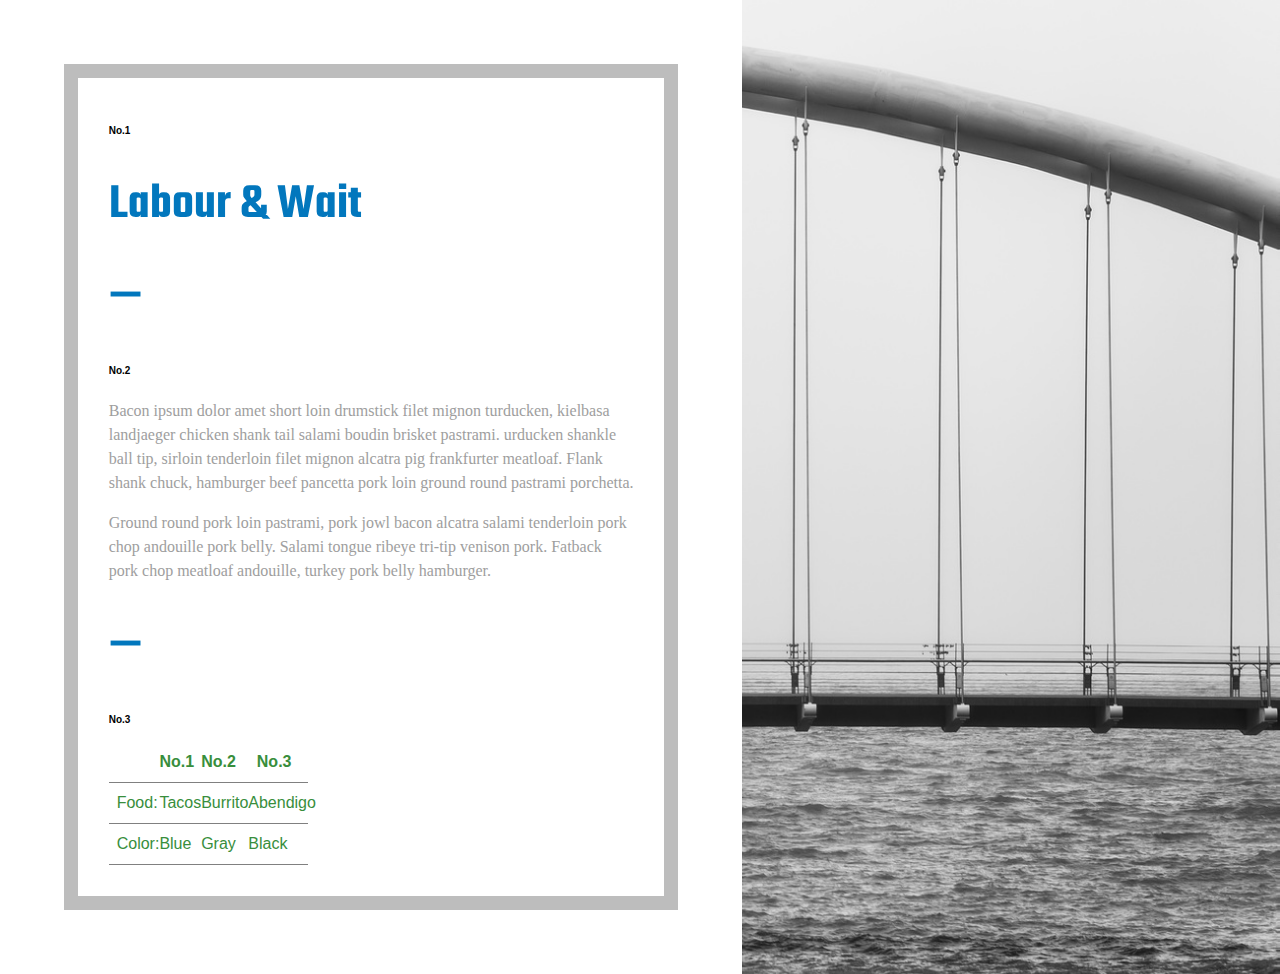
==== styleguide.html @ 64bf0ad2 "first commit, already worked on styleguide.html and css ahead of time, as well as the index.html and" ====
<!DOCTYPE html>
<html>
  <head>
    <link href='https://fonts.googleapis.com/css?family=Teko:700,600,500' rel='stylesheet' type='text/css'>
    <link rel="stylesheet" href="styleguide.css">
  </head>
  <body>

  <div class="half">
    <div class="box">
      <p class="mark">No.1</p>
      <h1>Labour &amp; Wait</h1>
      <h1>&mdash;</h1>

      <p class="mark">No.2</p>
      <p>Bacon ipsum dolor amet short loin drumstick filet mignon turducken, kielbasa landjaeger chicken shank tail salami boudin brisket pastrami. urducken shankle ball tip, sirloin tenderloin filet mignon alcatra pig frankfurter meatloaf. Flank shank chuck, hamburger beef pancetta pork loin ground round pastrami porchetta.</p>
      <p>Ground round pork loin pastrami, pork jowl bacon alcatra salami tenderloin pork chop andouille pork belly. Salami tongue ribeye tri-tip venison pork.  Fatback pork chop meatloaf andouille, turkey pork belly hamburger.</p>

      <h1>&mdash;</h1>

      <p class="mark">No.3</p>
      <table>
        <tr>
          <th></th>
          <th>No.1</th>
          <th>No.2</th>
          <th>No.3</th>
        </tr>
        <tr>
          <td>Food:</td>
          <td>Tacos</td>
          <td>Burrito</td>
          <td>Abendigo</td>
        </tr>
        <tr>
          <td>Color:</td>
          <td>Blue</td>
          <td>Gray</td>
          <td>Black</td>
        </tr>
      </table>

    </div>
  </div>




  </body>
</html>
---- styleguide.css ----
body {

    background-image: url("bike.jpg");
    background-position: 50% 50%;
    background-size: cover;
    margin: 0px;
    background-repeat: no-repeat;
}

.half {
  max-width: 48%;
  margin: 0px;
  float: left;
  padding:5%;
  background-color: white;
  max-height: 100%;
}



h1 {
  font: 50px/58px 'Teko', Helvetica, Arial, sans-serif;
  font-weight: 600;
  color: #0277BD
}

p {
  font: 16px/24px 'Georgia', Times, serif;
  color: #9E9E9E;
}

.box {
  border: 14px solid #BDBDBD;
  padding: 5%
}

table {
  font: 16px/24px 'Helvetica', Arial, sans-serif;
  font-weight: lighter;
  border-spacing: 0px;
  color: #388E3C;
  max-width: 100%;
}

td, th {
  border-bottom: 1px solid gray;
  padding: 4%;
}

.mark {
  color: black;
  font-weight: bold;
  font-family: Arial;
  font-size: 10px;
}
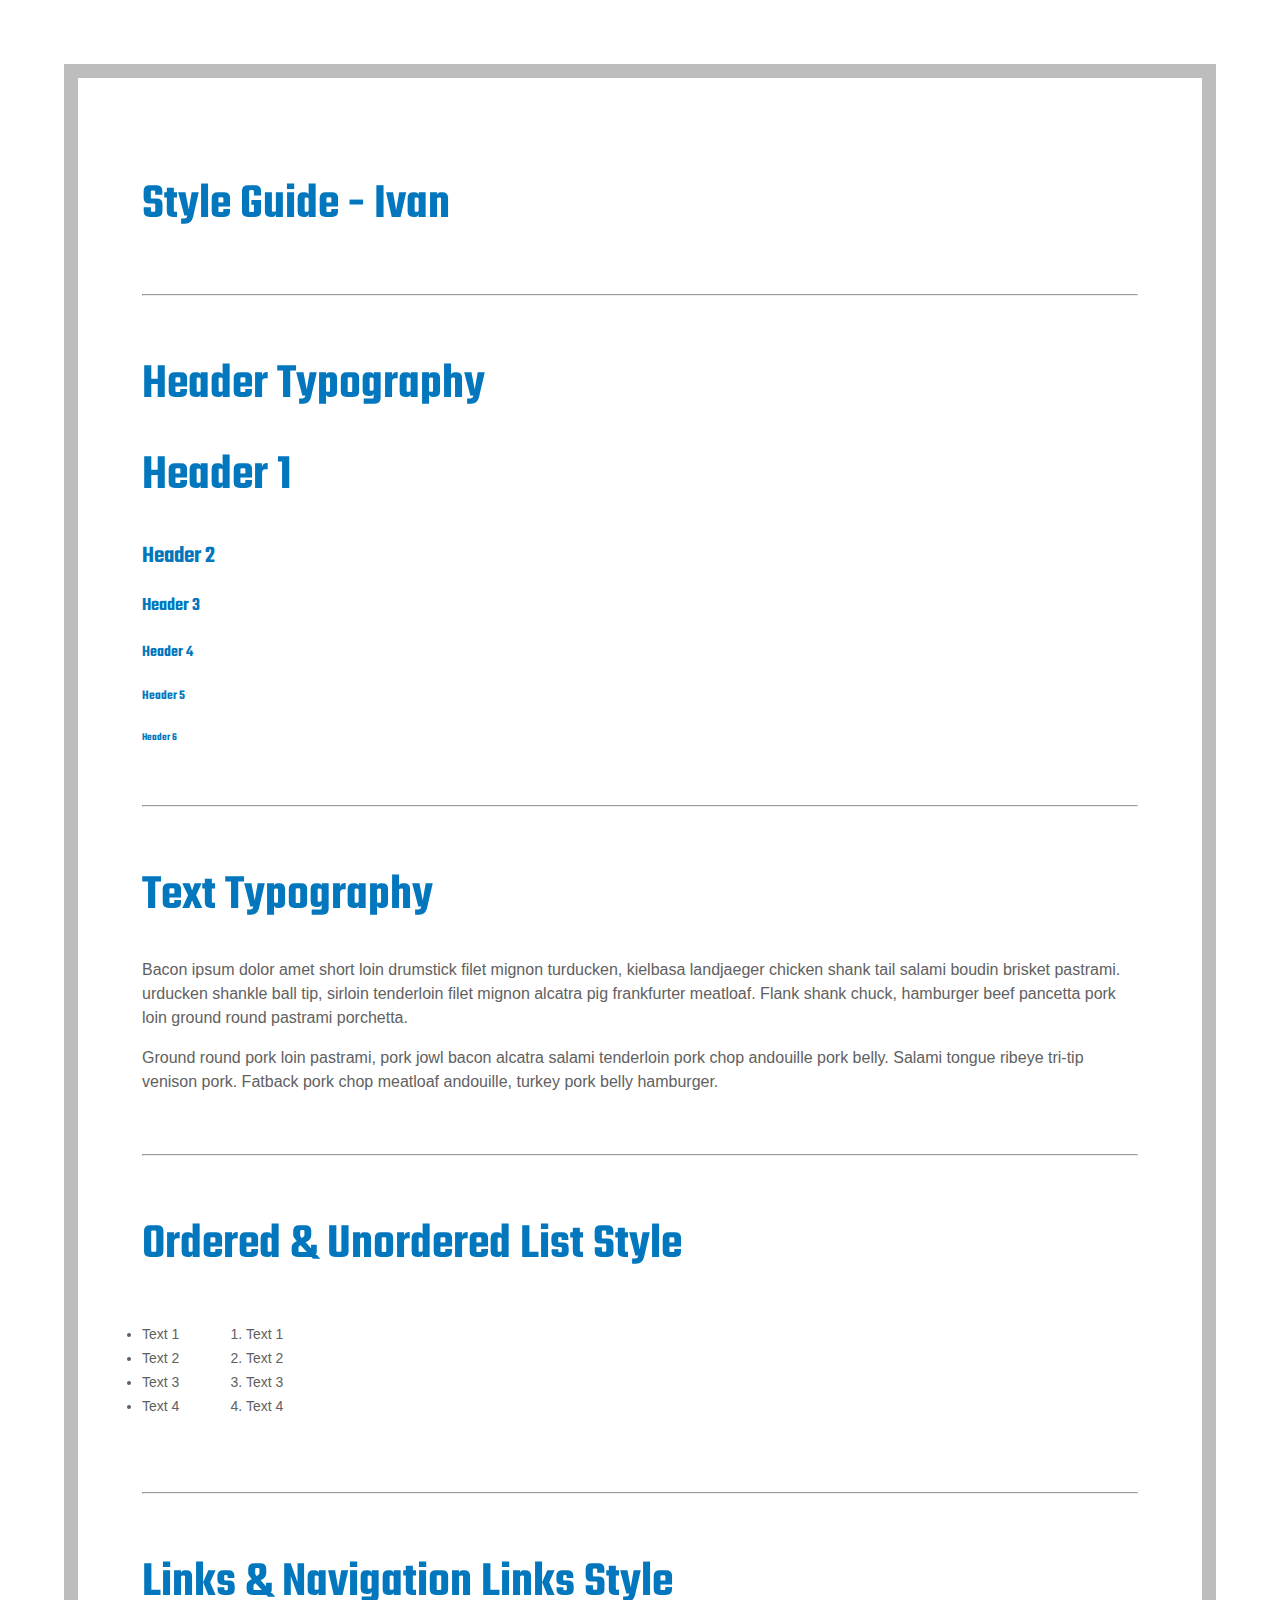
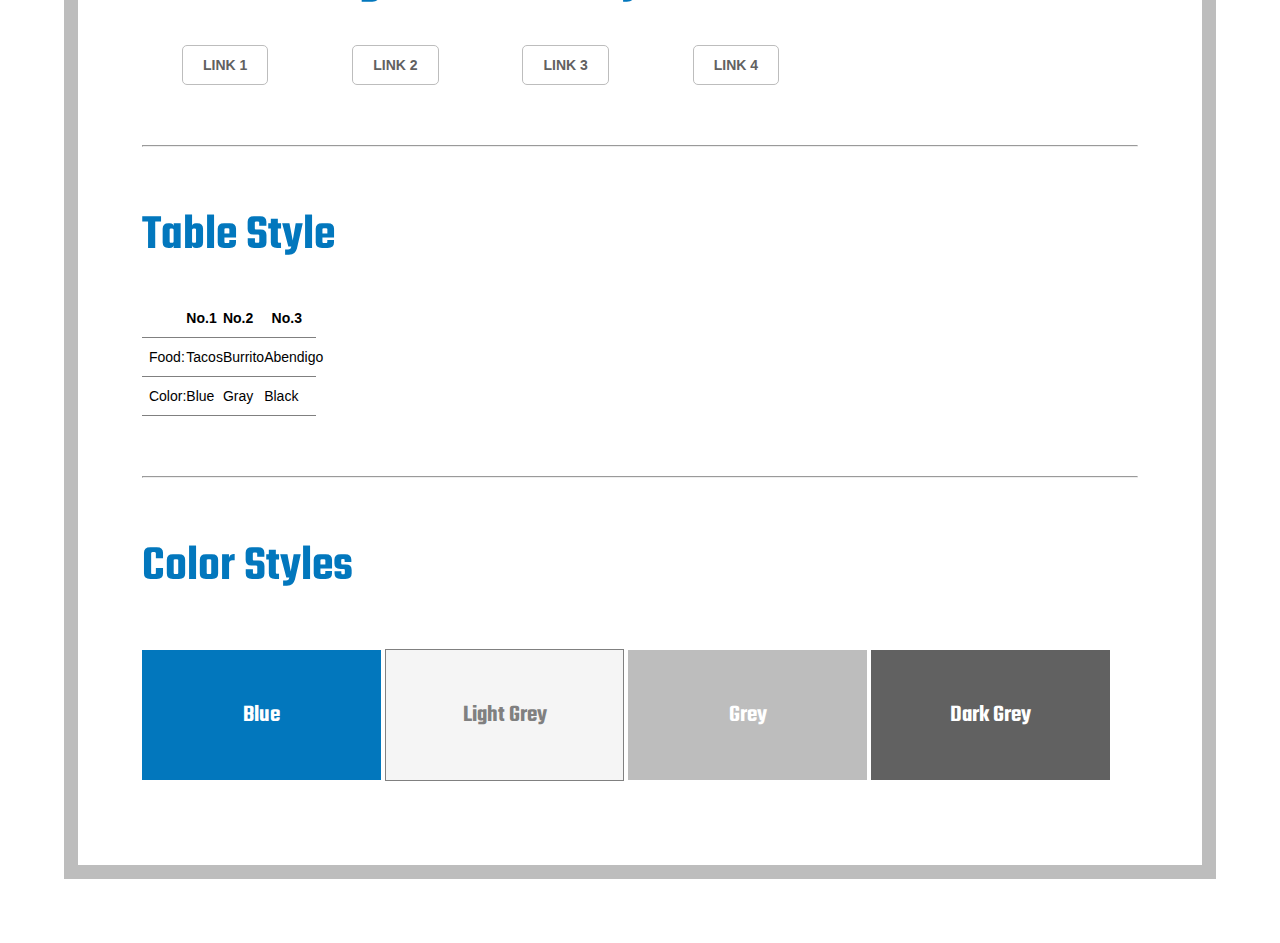
==== commit de1d16d0: "updated index.html file, added styleguide.css and html and applied it to my cookie stand page" ====
--- a/styleguide.html
+++ b/styleguide.html
@@ -6,19 +6,62 @@
   </head>
   <body>
 
-  <div class="half">
-    <div class="box">
-      <p class="mark">No.1</p>
-      <h1>Labour &amp; Wait</h1>
-      <h1>&mdash;</h1>
+      <h1 class="header">Style Guide - Ivan</h1>
 
-      <p class="mark">No.2</p>
+      <hr>
+
+      <h1>Header Typography</h1>
+      <h1>Header 1</h1>
+      <h2>Header 2</h2>
+      <h3>Header 3</h3>
+      <h4>Header 4</h4>
+      <h5>Header 5</h5>
+      <h6>Header 6</h6>
+
+      <hr>
+
+      <h1>Text Typography</h1>
       <p>Bacon ipsum dolor amet short loin drumstick filet mignon turducken, kielbasa landjaeger chicken shank tail salami boudin brisket pastrami. urducken shankle ball tip, sirloin tenderloin filet mignon alcatra pig frankfurter meatloaf. Flank shank chuck, hamburger beef pancetta pork loin ground round pastrami porchetta.</p>
       <p>Ground round pork loin pastrami, pork jowl bacon alcatra salami tenderloin pork chop andouille pork belly. Salami tongue ribeye tri-tip venison pork.  Fatback pork chop meatloaf andouille, turkey pork belly hamburger.</p>
 
-      <h1>&mdash;</h1>
+      <hr>
 
-      <p class="mark">No.3</p>
+      <h1>Ordered &amp; Unordered List Style</h1>
+
+      <div class="listDiv">
+        <ul>
+          <li>Text 1</li>
+          <li>Text 2</li>
+          <li>Text 3</li>
+          <li>Text 4</li>
+        </ul>
+      </div>
+
+      <div class="listDiv">
+        <ol>
+          <li>Text 1</li>
+          <li>Text 2</li>
+          <li>Text 3</li>
+          <li>Text 4</li>
+        </ol>
+      </div>
+
+      <hr>
+
+      <h1>Links &amp; Navigation Links Style</h1>
+
+      <nav>
+        <ul>
+          <li>Link 1</li>
+          <li>Link 2</li>
+          <li>Link 3</li>
+          <li>Link 4</li>
+        </ul>
+      </nav>
+
+      <hr>
+
+      <h1>Table Style</h1>
       <table>
         <tr>
           <th></th>
@@ -40,11 +83,25 @@
         </tr>
       </table>
 
-    </div>
-  </div>
+      <hr>
 
+      <h1>Color Styles</h1>
 
+      <div class="color-box">
+        <h2 class="blue">Blue</h2>
+      </div>
 
+      <div class="color-box">
+        <h2 class="lightgrey">Light Grey</h2>
+      </div>
+
+      <div class="color-box">
+        <h2 class="grey">Grey</h2>
+      </div>
+
+      <div class="color-box">
+        <h2 class="darkgrey">Dark Grey</h2>
+      </div>
 
   </body>
 </html>
--- a/styleguide.css
+++ b/styleguide.css
@@ -1,44 +1,36 @@
 body {
-
-    background-image: url("bike.jpg");
-    background-position: 50% 50%;
-    background-size: cover;
-    margin: 0px;
-    background-repeat: no-repeat;
+    margin: 5%;;
+    background-color: #fff;
+    border: 14px solid #BDBDBD;
+    padding: 5%
 }
 
-.half {
-  max-width: 48%;
-  margin: 0px;
-  float: left;
-  padding:5%;
-  background-color: white;
-  max-height: 100%;
+h1, h2, h3, h4, h5, h6 {
+  font-family: 'Teko', Helvetica, Arial, sans-serif;
+  font-weight: 600;
+  color: #0277BD;
 }
 
+h1 {
+  font-size: 50px;
+  line-height: 58px;
+}
 
-
-h1 {
+.header {
   font: 50px/58px 'Teko', Helvetica, Arial, sans-serif;
   font-weight: 600;
-  color: #0277BD
 }
 
 p {
-  font: 16px/24px 'Georgia', Times, serif;
-  color: #9E9E9E;
-}
-
-.box {
-  border: 14px solid #BDBDBD;
-  padding: 5%
+  font: 16px/24px 'Helvetica', Arial, sans-serif;
+  color: #616161;
 }
 
 table {
-  font: 16px/24px 'Helvetica', Arial, sans-serif;
+  font: 14px/24px 'Helvetica', Arial, sans-serif;
   font-weight: lighter;
   border-spacing: 0px;
-  color: #388E3C;
+  color: #000000;
   max-width: 100%;
 }
 
@@ -47,9 +39,64 @@
   padding: 4%;
 }
 
-.mark {
-  color: black;
+hr {
+  margin: 60px 0px;
+}
+
+ul, ol {
+  font: 14px/24px 'Helvetica', Arial, sans-serif;
+  color: #616161;
+  padding: 0px;
+}
+
+.listDiv {
+  display: inline-block;
+  width: 100px;
+}
+
+.color-box{
+  display: inline-block;
+  width: 24%;
+  text-align: center;
+}
+
+nav ul li{
+  display: inline-block;
+  margin: 0px 40px;
+  transition: 0.3s ease all;
   font-weight: bold;
-  font-family: Arial;
-  font-size: 10px;
+  text-transform: uppercase;
+  border: 1px solid #bdbdbd;
+  border-radius: 5px;
+  padding: 7px 20px
 }
+
+nav ul li:hover{
+  background-color: #0277BD;
+  color: #fff;
+}
+
+.blue {
+  color: white;
+  background-color: #0277BD;
+  padding: 20% 0;
+}
+
+.lightgrey {
+  color: grey;
+  background-color: #f5f5f5;
+  padding: 20% 0;
+  border: 1px solid grey;
+}
+
+.grey {
+  color: white;
+  background-color: #bdbdbd;
+  padding: 20% 0;
+}
+
+.darkgrey {
+  color: white;
+  background-color: #616161;
+  padding: 20% 0;
+}
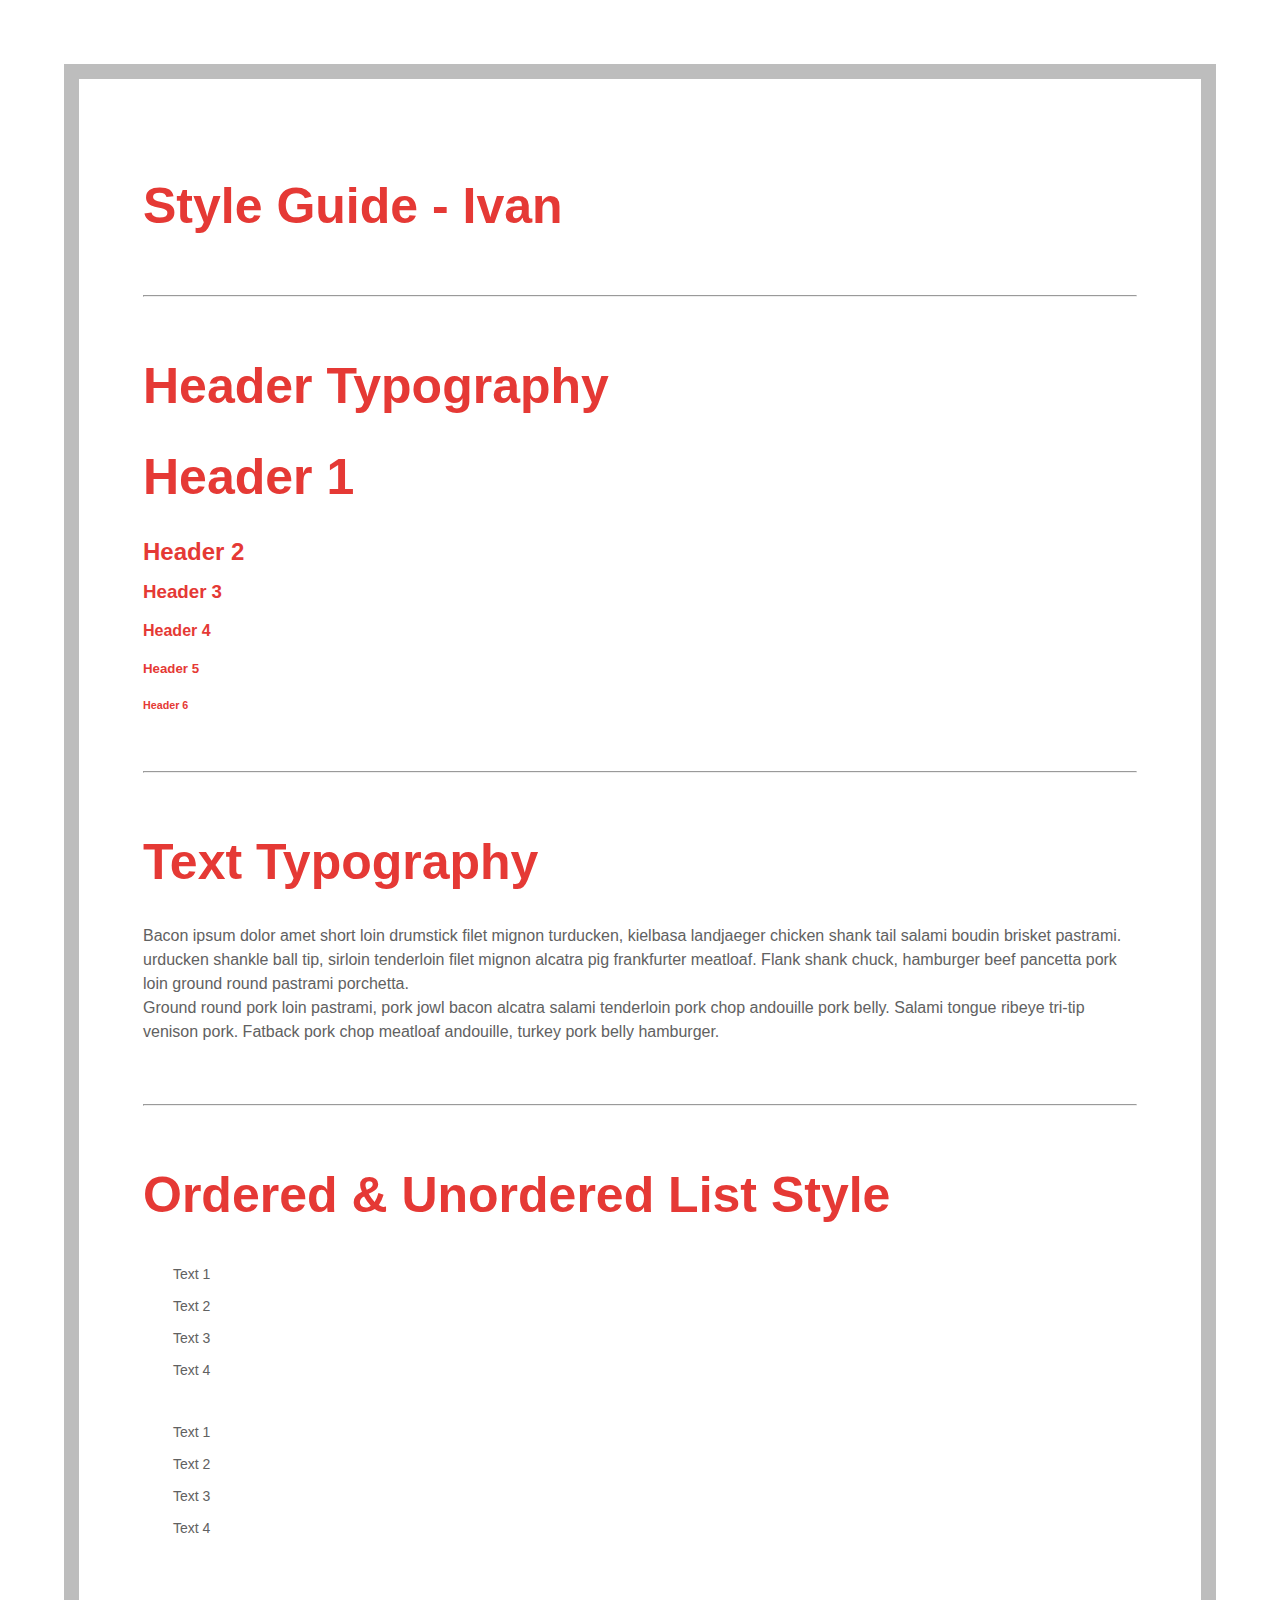
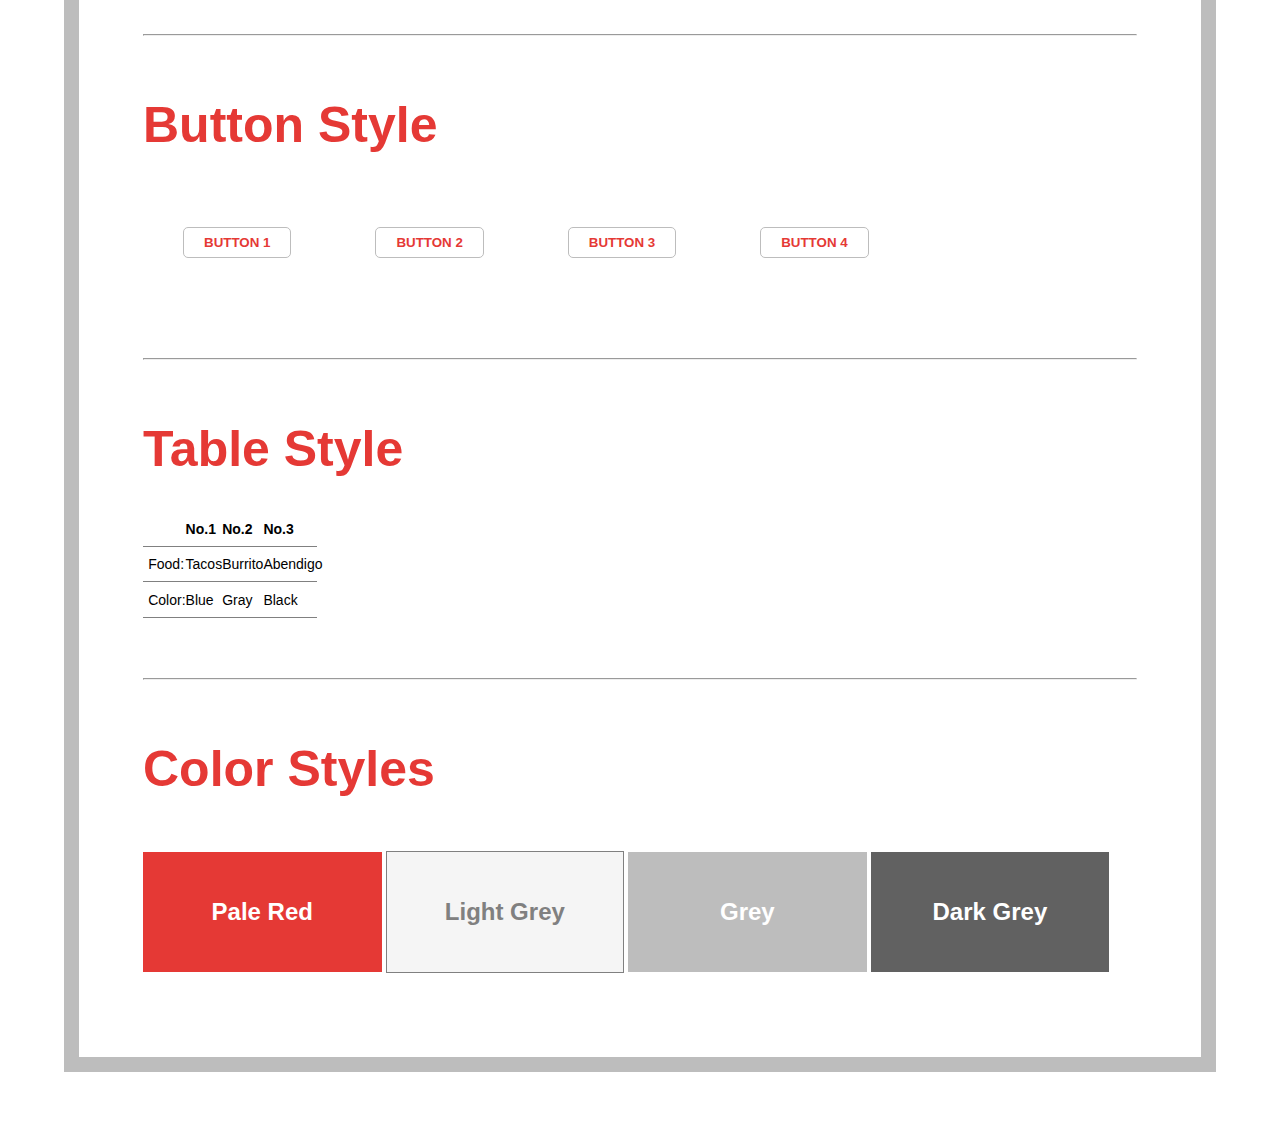
==== commit d797ba70: "changed my styles drastically, trying to incorporate images in my index.html" ====
--- a/styleguide.html
+++ b/styleguide.html
@@ -5,7 +5,7 @@
     <link rel="stylesheet" href="styleguide.css">
   </head>
   <body>
-
+    <div id="stylebox">
       <h1 class="header">Style Guide - Ivan</h1>
 
       <hr>
@@ -48,16 +48,13 @@
 
       <hr>
 
-      <h1>Links &amp; Navigation Links Style</h1>
+      <h1>Button Style</h1>
 
-      <nav>
-        <ul>
-          <li>Link 1</li>
-          <li>Link 2</li>
-          <li>Link 3</li>
-          <li>Link 4</li>
-        </ul>
-      </nav>
+      <button>Button 1</button>
+      <button>Button 2</button>
+      <button>Button 3</button>
+      <button>Button 4</button>
+
 
       <hr>
 
@@ -88,7 +85,7 @@
       <h1>Color Styles</h1>
 
       <div class="color-box">
-        <h2 class="blue">Blue</h2>
+        <h2 class="red">Pale Red</h2>
       </div>
 
       <div class="color-box">
@@ -102,6 +99,6 @@
       <div class="color-box">
         <h2 class="darkgrey">Dark Grey</h2>
       </div>
-
+    </div>
   </body>
 </html>
--- a/styleguide.css
+++ b/styleguide.css
@@ -1,14 +1,64 @@
+/* Cite: Eric Meyer CSS reset: http://meyerweb.com/eric/tools/css/reset/ --------------------------------------- */
+/* http://meyerweb.com/eric/tools/css/reset/
+   v2.0 | 20110126
+   License: none (public domain)
+*/
+
+html, body, div, span, applet, object, iframe,
+p, blockquote, pre,
+a, abbr, acronym, address, big, cite, code,
+del, dfn, em, img, ins, kbd, q, s, samp,
+small, strike, strong, sub, sup, tt, var,
+b, u, i, center,
+dl, dt, dd, ol, ul, li,
+fieldset, form, label, legend,
+table, caption, tbody, tfoot, thead, tr, th, td,
+article, aside, canvas, details, embed,
+figure, figcaption, footer, header, hgroup,
+menu, nav, output, ruby, section, summary,
+time, mark, audio, video {
+	margin: 0;
+	padding: 0;
+	border: 0;
+	font-size: 100%;
+	font: inherit;
+	vertical-align: baseline;
+}
+/* HTML5 display-role reset for older browsers */
+article, aside, details, figcaption, figure,
+footer, header, hgroup, menu, nav, section {
+	display: block;
+}
 body {
-    margin: 5%;;
-    background-color: #fff;
-    border: 14px solid #BDBDBD;
-    padding: 5%
+	line-height: 1;
+}
+ol, ul {
+	list-style: none;
+}
+blockquote, q {
+	quotes: none;
+}
+blockquote:before, blockquote:after,
+q:before, q:after {
+	content: '';
+	content: none;
+}
+table {
+	border-collapse: collapse;
+	border-spacing: 0;
+}
+
+
+/* Typography -------------------------------------- */
+body {
+  background-color: #fff;
+  top: 70px;
 }
 
 h1, h2, h3, h4, h5, h6 {
-  font-family: 'Teko', Helvetica, Arial, sans-serif;
+  font-family: 'Chonburi', Helvetica, Arial, sans-serif;
   font-weight: 600;
-  color: #0277BD;
+  color: #E53935;
 }
 
 h1 {
@@ -17,26 +67,34 @@
 }
 
 .header {
-  font: 50px/58px 'Teko', Helvetica, Arial, sans-serif;
+  font: 50px/58px 'Chonburi', Helvetica, Arial, sans-serif;
   font-weight: 600;
 }
 
 p {
-  font: 16px/24px 'Helvetica', Arial, sans-serif;
+  font: 16px/24px 'Raleway', Helvetica Arial, sans-serif;
   color: #616161;
 }
 
 table {
-  font: 14px/24px 'Helvetica', Arial, sans-serif;
+  font: 14px/24px 'Raleway', Helvetica, Arial, sans-serif;
   font-weight: lighter;
   border-spacing: 0px;
   color: #000000;
   max-width: 100%;
 }
 
-td, th {
+td {
   border-bottom: 1px solid gray;
-  padding: 4%;
+  padding: 3%;
+  text-align: left;
+}
+
+th {
+  border-bottom: 1px solid gray;
+  padding: 3%;
+  text-align: left;
+  font-weight: bold;
 }
 
 hr {
@@ -44,14 +102,142 @@
 }
 
 ul, ol {
-  font: 14px/24px 'Helvetica', Arial, sans-serif;
+  font: 16px/24px 'Raleway', Helvetica, Arial, sans-serif;
+  font-weight: bold;
+  color: #616161;
+  padding: 0px 30px 30px;
+  display: inline-block;
+  text-align: left;
+  list-style-type: none;
+}
+
+li {
+  font: 14px/24px 'Raleway', Helvetica, Arial, sans-serif;
   color: #616161;
   padding: 0px;
-}
-
-.listDiv {
+  transition: 0.3s ease all;
+  padding: 4px 0px;
+}
+
+li:hover {
+  color: #fff;
+  background-color: #E53935;
+}
+
+
+/* Header Section ---------------------------- */
+
+header {
+  background: rgba(255,255,255,0.7);
+  height: 45px;
+  z-index: 200;
+  margin: 0 auto;
+  border-bottom: 1px solid #dadada;
+  width: 100%;
+  position: fixed;
+  top: 0;
+  left: 0;
+  right: 0;
+  text-align: right;
+  padding-top: 20px;
+}
+
+#logo {
+  float: left;
+  font: 18px/38px 'Chonburi', Helvetica, Arial, sans-serif;
+  color: #E53935;
+  padding-left: 30px;
+
+}
+
+#logo a {
+  color: #E53935;
+  text-decoration: none;
+  transition: 0.3s ease all;
+}
+
+#logo a:hover {
+  color: #616161;
+  text-decoration: none;
+}
+
+#main-nav a {
+  font: 14px/24px 'Raleway', Helvetica, Arial, sans-serif;
+  color: #616161;
+  padding: 0px;
+  transition: 0.3s ease all;
+  padding: 25px 40px;
+  text-decoration: none;
+}
+
+#main-nav a:hover {
+  border-bottom: 1px solid #E53935;
+  color: #E53935;
+  background-color: #f5f5f5;
+
+}
+
+/* Banner ---------------------------------- */
+#banner {
+  background: url(donut.jpg) no-repeat center center fixed;
+  background-size: cover;
+  max-height: 600px;
+}
+
+
+/* Body ------------------------------------*/
+
+#container {
+  margin: 8%
+}
+
+#stylebox {
+  margin: 5%;
+  padding: 5%;
+  border: 15px solid #bdbdbd;
+}
+
+button {
   display: inline-block;
-  width: 100px;
+  margin: 40px;
+  transition: 0.3s ease all;
+  font-weight: bold;
+  text-transform: uppercase;
+  border: 1px solid #bdbdbd;
+  border-radius: 5px;
+  padding: 7px 20px;
+  color: #E53935;
+  background-color: #fff;
+}
+
+button:hover{
+  background-color: #E53935;
+  color: #fff;
+}
+
+.red {
+  color: white;
+  background-color: #E53935;
+  padding: 20% 0;
+}
+
+.lightgrey {
+  color: grey;
+  background-color: #f5f5f5;
+  padding: 20% 0;
+  border: 1px solid grey;
+}
+
+.grey {
+  color: white;
+  background-color: #bdbdbd;
+  padding: 20% 0;
+}
+
+.darkgrey {
+  color: white;
+  background-color: #616161;
+  padding: 20% 0;
 }
 
 .color-box{
@@ -60,43 +246,10 @@
   text-align: center;
 }
 
-nav ul li{
-  display: inline-block;
-  margin: 0px 40px;
-  transition: 0.3s ease all;
-  font-weight: bold;
-  text-transform: uppercase;
-  border: 1px solid #bdbdbd;
-  border-radius: 5px;
-  padding: 7px 20px
-}
-
-nav ul li:hover{
-  background-color: #0277BD;
-  color: #fff;
-}
-
-.blue {
-  color: white;
-  background-color: #0277BD;
-  padding: 20% 0;
-}
-
-.lightgrey {
-  color: grey;
-  background-color: #f5f5f5;
-  padding: 20% 0;
-  border: 1px solid grey;
-}
-
-.grey {
-  color: white;
-  background-color: #bdbdbd;
-  padding: 20% 0;
-}
-
-.darkgrey {
-  color: white;
-  background-color: #616161;
-  padding: 20% 0;
-}
+footer p{
+  text-align: right;
+}
+
+#dataDIV {
+  text-align: center;
+}
